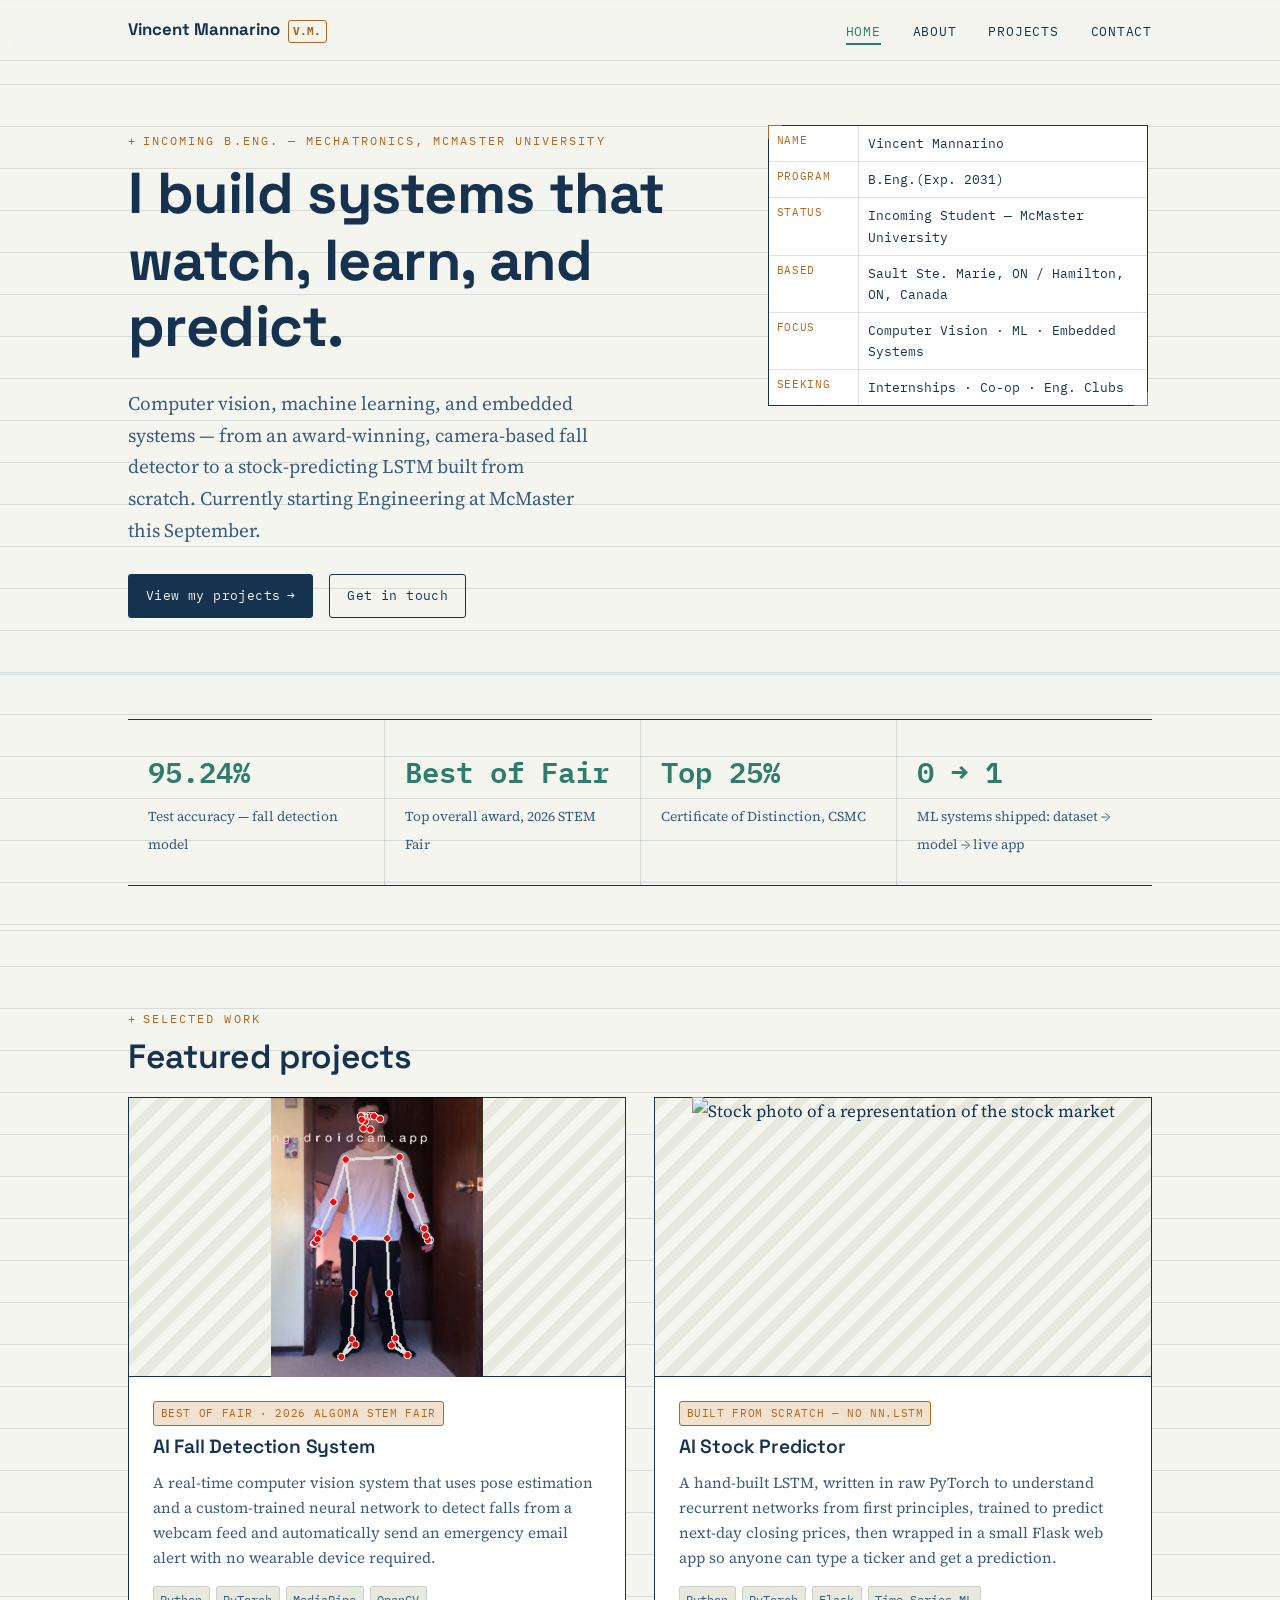
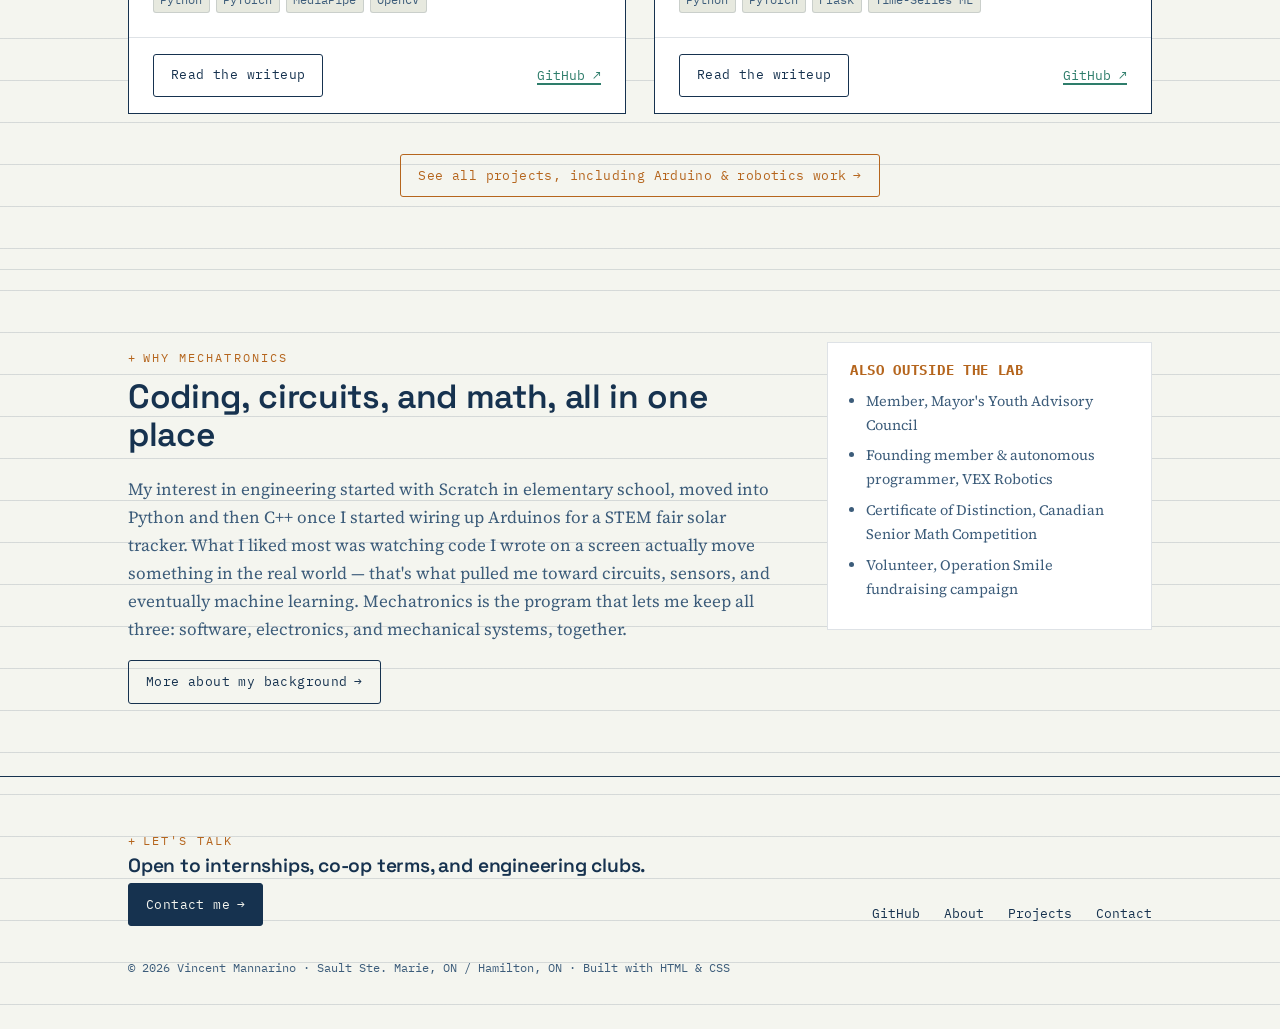
==== index.html @ 729087d2 "adding website code to repository" ====
<!DOCTYPE html>
<html lang="en">
<head>
<meta charset="UTF-8">
<meta name="viewport" content="width=device-width, initial-scale=1.0">
<title>Vincent Mannarino — Engineering Portfolio</title>
<meta name="description" content="Vincent Mannarino — incoming Mechatronics Engineering student at McMaster University. Computer vision, machine learning, and embedded systems projects.">
<link rel="stylesheet" href="style.css">
</head>
<body>

<nav class="site-nav">
  <div class="wrap">
    <a href="index.html" class="brand">Vincent Mannarino <span class="brand-mark">V.M.</span></a>
    <button class="nav-toggle" aria-label="Toggle navigation" aria-expanded="false"><span></span></button>
    <ul class="nav-links">
      <li><a href="index.html" aria-current="page">Home</a></li>
      <li><a href="about.html">About</a></li>
      <li><a href="projects.html">Projects</a></li>
      <li><a href="contact.html">Contact</a></li>
    </ul>
  </div>
</nav>

<header class="hero">
  <div class="wrap">
    <div class="hero-grid">
      <div>
        <p class="eyebrow">Incoming B.Eng. — Mechatronics, McMaster University</p>
        <h1>I build systems that watch, learn, and predict.</h1>
        <p class="lede">Computer vision, machine learning, and embedded systems — from an award-winning, camera-based fall detector to a stock-predicting LSTM built from scratch. Currently starting Engineering at McMaster this September.</p>
        <div class="cta-row">
          <a href="projects.html" class="btn btn-primary">View my projects</a>
          <a href="contact.html" class="btn btn-ghost no-arrow">Get in touch</a>
        </div>
      </div>

      <div class="title-block tick-frame" aria-label="Profile summary">
        <div class="tb-row"><div class="tb-label">Name</div><div class="tb-value">Vincent Mannarino</div></div>
        <div class="tb-row"><div class="tb-label">Program</div><div class="tb-value">B.Eng.(Exp. 2031)</div></div>
        <div class="tb-row"><div class="tb-label">Status</div><div class="tb-value">Incoming Student — McMaster University</div></div>
        <div class="tb-row"><div class="tb-label">Based</div><div class="tb-value">Sault Ste. Marie, ON / Hamilton, ON, Canada</div></div>
        <div class="tb-row"><div class="tb-label">Focus</div><div class="tb-value">Computer Vision · ML · Embedded Systems</div></div>
        <div class="tb-row"><div class="tb-label">Seeking</div><div class="tb-value">Internships · Co-op · Eng. Clubs</div></div>
      </div>
    </div>
  </div>
</header>

<section class="tight border-top border-bottom">
  <div class="wrap">
    <div class="stat-strip">
      <div class="stat">
        <span class="stat-num">95.24%</span>
        <span class="stat-label">Test accuracy — fall detection model</span>
      </div>
      <div class="stat">
        <span class="stat-num">Best of Fair</span>
        <span class="stat-label">Top overall award, 2026 STEM Fair</span>
      </div>
      <div class="stat">
        <span class="stat-num">Top 25%</span>
        <span class="stat-label">Certificate of Distinction, CSMC</span>
      </div>
      <div class="stat">
        <span class="stat-num">0 → 1</span>
        <span class="stat-label">ML systems shipped: dataset → model → live app</span>
      </div>
    </div>
  </div>
</section>

<section>
  <div class="wrap">
    <p class="eyebrow">Selected work</p>
    <h2>Featured projects</h2>
  
    <div class="card-grid">
      <article class="card reveal">
        <div class="card-media img-placeholder">
          <img src="fall-detection-program-screenshot.png" alt="Screenshot of the fall detection program, showing a person falling and the program detecting it in real time." style="height: 280px;">
        </div>
        <div class="card-body">
          <span class="ribbon">Best of Fair · 2026 Algoma STEM Fair</span>
          <h3>AI Fall Detection System</h3>
          <p>A real-time computer vision system that uses pose estimation and a custom-trained neural network to detect falls from a webcam feed and automatically send an emergency email alert with no wearable device required.</p>
          <div class="tag-row">
            <span class="tag">Python</span><span class="tag">PyTorch</span><span class="tag">MediaPipe</span><span class="tag">OpenCV</span>
          </div>
        </div>
        <div class="card-foot">
          <a href="project-fall-detection.html" class="btn btn-ghost no-arrow">Read the writeup</a>
          <a href="https://github.com/Vincent-Mannarino/Fall-Detection" class="mono" style="font-size:0.8rem;" target="_blank">GitHub ↗</a>
        </div>
      </article>

      <article class="card reveal">
        <div class="card-media img-placeholder">
          <img src="Stock-Market-IMG.WEBP" alt="Stock photo of a representation of the stock market" style="height: 280px;">
        </div>
        <div class="card-body">
          <span class="ribbon">Built from scratch — no nn.LSTM</span>
          <h3>AI Stock Predictor</h3>
          <p>A hand-built LSTM, written in raw PyTorch to understand recurrent networks from first principles, trained to predict next-day closing prices, then wrapped in a small Flask web app so anyone can type a ticker and get a prediction.</p>
          <div class="tag-row">
            <span class="tag">Python</span><span class="tag">PyTorch</span><span class="tag">Flask</span><span class="tag">Time-Series ML</span>
          </div>
        </div>
        <div class="card-foot">
          <a href="project-stock-predictor.html" class="btn btn-ghost no-arrow">Read the writeup</a>
          <a href="https://github.com/Vincent-Mannarino/LSTM-stock-predictor" class="mono" style="font-size:0.8rem;" target="_blank">GitHub ↗</a>
        </div>
      </article>
    </div>

    <div style="text-align:center; margin-top: 2.5rem;">
      <a href="projects.html" class="btn btn-copper">See all projects, including Arduino &amp; robotics work</a>
    </div>
  </div>
</section>

<section class="border-top">
  <div class="wrap split">
    <div>
      <p class="eyebrow">Why mechatronics</p>
      <h2>Coding, circuits, and math, all in one place</h2>
      <p>My interest in engineering started with Scratch in elementary school, moved into Python and then C++ once I started wiring up Arduinos for a STEM fair solar tracker. What I liked most was watching code I wrote on a screen actually move something in the real world — that's what pulled me toward circuits, sensors, and eventually machine learning. Mechatronics is the program that lets me keep all three: software, electronics, and mechanical systems, together.</p>
      <a href="about.html" class="btn btn-ghost">More about my background</a>
    </div>
    <div class="aside-box">
      <h4>Also outside the lab</h4>
      <ul>
        <li>Member, Mayor's Youth Advisory Council</li>
        <li>Founding member &amp; autonomous programmer, VEX Robotics</li>
        <li>Certificate of Distinction, Canadian Senior Math Competition</li>
        <li>Volunteer, Operation Smile fundraising campaign</li>
      </ul>
    </div>
  </div>
</section>

<footer class="site-footer">
  <div class="wrap">
    <div class="footer-grid">
      <div>
        <p class="eyebrow" style="margin-bottom:0.5em;">Let's talk</p>
        <h3 style="margin-bottom:0.3em;">Open to internships, co-op terms, and engineering clubs.</h3>
        <a href="contact.html" class="btn btn-primary">Contact me</a>
      </div>
      <ul class="footer-links">
        <li><a href="https://github.com/Vincent-Mannarino" target="_blank">GitHub</a></li>
        <li><a href="about.html">About</a></li>
        <li><a href="projects.html">Projects</a></li>
        <li><a href="contact.html">Contact</a></li>
      </ul>
    </div>
    <p class="fine-print">© 2026 Vincent Mannarino · Sault Ste. Marie, ON / Hamilton, ON · Built with HTML &amp; CSS</p>
  </div>
</footer>

<script src="script.js"></script>
</body>
</html>
---- style.css ----
/* ==========================================================================
   VINCENT MANNARINO — ENGINEERING PORTFOLIO
   Design concept: a technical drawing / drafting-table aesthetic.
   Ink-navy linework on drafting paper, spec-plate components borrowed from
   real engineering title blocks, monospace datasheet numbers.
   ========================================================================== */

@import url('https://fonts.googleapis.com/css2?family=Space+Grotesk:wght@400;500;600;700&family=Source+Serif+4:opsz,wght@8..60,400;8..60,500;8..60,600&family=IBM+Plex+Mono:wght@400;500;600&display=swap');

:root{
  /* --- Color tokens ------------------------------------------------------ */
  --ink:        #16324F;   /* primary text, linework, headings */
  --ink-soft:   #3C5C7A;   /* secondary text */
  --paper:      #F4F5EF;   /* page background — drafting paper */
  --paper-dim:  #E7E9DF;   /* panel / card background */
  --paper-line: rgba(22,50,79,0.14);   /* grid + rule lines on paper */
  --trace:      #2E7D6B;   /* PCB-trace teal — links, active states */
  --trace-dim:  #DCE9E4;   /* trace tint background */
  --copper:     #B5651D;   /* copper accent — awards, callouts, tags */
  --copper-dim: #F1E1CF;   /* copper tint background */
  --white:      #FFFFFF;

  /* --- Type ---------------------------------------------------------------*/
  --font-display: 'Space Grotesk', 'Arial Narrow', sans-serif;
  --font-body:    'Source Serif 4', Georgia, 'Times New Roman', serif;
  --font-mono:    'IBM Plex Mono', 'Courier New', monospace;

  /* --- Layout ---------------------------------------------------------- */
  --max-w: 1120px;
  --gutter: clamp(1.25rem, 4vw, 3rem);
  --radius: 3px;
}

*, *::before, *::after{ box-sizing: border-box; }
html{ scroll-behavior: smooth; }
@media (prefers-reduced-motion: reduce){
  html{ scroll-behavior: auto; }
  *, *::before, *::after{ animation-duration: 0.001ms !important; animation-iteration-count: 1 !important; transition-duration: 0.001ms !important; scroll-behavior: auto !important; }
}

body{
  margin: 0;
  background:
    linear-gradient(var(--paper-line) 1px, transparent 1px) 0 0/100% 42px,
    var(--paper);
  color: var(--ink);
  font-family: var(--font-body);
  font-size: 17px;
  line-height: 1.65;
  -webkit-font-smoothing: antialiased;
}

img{ max-width: 100%; display:block; }
a{ color: var(--trace); text-decoration-thickness: 1.5px; text-underline-offset: 3px; }
a:hover{ color: var(--copper); }

h1,h2,h3,h4{
  font-family: var(--font-display);
  color: var(--ink);
  line-height: 1.15;
  margin: 0 0 0.6em;
  letter-spacing: -0.01em;
}
h1{ font-size: clamp(2.2rem, 5vw, 3.6rem); font-weight: 700; }
h2{ font-size: clamp(1.5rem, 3vw, 2.1rem); font-weight: 600; }
h3{ font-size: 1.2rem; font-weight: 600; }
p{ margin: 0 0 1em; color: var(--ink-soft); }
strong{ color: var(--ink); }

.mono{ font-family: var(--font-mono); }

::selection{ background: var(--copper); color: var(--white); }

:focus-visible{
  outline: 2.5px solid var(--copper);
  outline-offset: 3px;
}

/* --- Utility eyebrow / kicker labels -------------------------------------*/
.eyebrow{
  font-family: var(--font-mono);
  font-size: 0.72rem;
  letter-spacing: 0.18em;
  text-transform: uppercase;
  color: var(--copper);
  display: inline-flex;
  align-items: center;
  gap: 0.5em;
  margin-bottom: 0.9em;
}
.eyebrow::before{ content: "+"; font-size: 1em; }

/* --- Shell / container ----------------------------------------------------*/
.wrap{
  max-width: var(--max-w);
  margin: 0 auto;
  padding: 0 var(--gutter);
}
section{ padding: 4.5rem 0; }
section.tight{ padding: 2.75rem 0; }
.border-top{ border-top: 1.5px solid var(--paper-line); }
.border-bottom{ border-bottom: 1.5px solid var(--paper-line); }

/* ==========================================================================
   NAV
   ========================================================================== */
.site-nav{
  position: sticky; top: 0; z-index: 50;
  background: rgba(244,245,239,0.92);
  backdrop-filter: blur(6px);
  border-bottom: 1.5px solid var(--paper-line);
}
.site-nav .wrap{
  display: flex; align-items: center; justify-content: space-between;
  padding-top: 1rem; padding-bottom: 1rem;
}
.brand{
  font-family: var(--font-display);
  font-weight: 700;
  font-size: 1.05rem;
  color: var(--ink);
  text-decoration: none;
  display: flex; align-items: baseline; gap: 0.5rem;
}
.brand .brand-mark{
  font-family: var(--font-mono);
  font-size: 0.7rem;
  color: var(--copper);
  border: 1.5px solid var(--copper);
  padding: 0.1em 0.4em;
  border-radius: var(--radius);
}
.nav-links{ display: flex; gap: 2rem; list-style: none; margin: 0; padding: 0; }
.nav-links a{
  font-family: var(--font-mono);
  font-size: 0.8rem;
  letter-spacing: 0.06em;
  text-transform: uppercase;
  color: var(--ink);
  text-decoration: none;
  padding-bottom: 3px;
  border-bottom: 2px solid transparent;
}
.nav-links a:hover, .nav-links a[aria-current="page"]{
  color: var(--trace);
  border-bottom-color: var(--trace);
}
.nav-toggle{ display:none; }

@media (max-width: 720px){
  .nav-links{
    position: absolute; top: 100%; left: 0; right: 0;
    flex-direction: column; gap: 0; background: var(--paper);
    border-bottom: 1.5px solid var(--paper-line);
    max-height: 0; overflow: hidden; transition: max-height 0.25s ease;
  }
  .nav-links.open{ max-height: 320px; }
  .nav-links li{ border-top: 1px solid var(--paper-line); }
  .nav-links a{ display:block; padding: 0.9rem var(--gutter); }
  .nav-toggle{
    display:inline-flex; align-items:center; justify-content:center;
    width: 38px; height: 34px; background: none; border: 1.5px solid var(--ink);
    border-radius: var(--radius); cursor:pointer;
  }
  .nav-toggle span, .nav-toggle span::before, .nav-toggle span::after{
    content:""; display:block; width: 16px; height: 2px; background: var(--ink); position:relative;
  }
  .nav-toggle span::before{ position:absolute; top:-5px; }
  .nav-toggle span::after{ position:absolute; top:5px; }
}

/* ==========================================================================
   TITLE BLOCK — the signature component.
   Modeled on the title block found in the corner of real engineering
   drawings (drawn by / scale / sheet / rev), repurposed as an identity card.
   ========================================================================== */
.title-block{
  border: 1.5px solid var(--ink);
  background: var(--white);
  font-family: var(--font-mono);
  font-size: 0.8rem;
  max-width: 380px;
}
.title-block .tb-row{
  display: grid; grid-template-columns: 90px 1fr;
  border-top: 1px solid var(--paper-line);
}
.title-block .tb-row:first-child{ border-top: none; }
.title-block .tb-label{
  padding: 0.55em 0.7em; color: var(--copper);
  border-right: 1px solid var(--paper-line);
  letter-spacing: 0.06em; text-transform: uppercase; font-size: 0.68rem;
}
.title-block .tb-value{ padding: 0.55em 0.7em; color: var(--ink); }

/* Mini spec-plate used at the top of project pages */
.spec-plate{
  border: 1.5px solid var(--ink);
  background: var(--white);
  display: grid;
  grid-template-columns: repeat(4, 1fr);
}
.spec-plate .sp-cell{
  padding: 1rem 1.1rem;
  border-left: 1px solid var(--paper-line);
}
.spec-plate .sp-cell:first-child{ border-left: none; }
.spec-plate .sp-label{
  font-family: var(--font-mono); font-size: 0.68rem; letter-spacing: 0.08em;
  text-transform: uppercase; color: var(--copper); margin-bottom: 0.35em;
}
.spec-plate .sp-value{ font-family: var(--font-mono); font-size: 0.92rem; color: var(--ink); }
@media (max-width: 720px){
  .spec-plate{ grid-template-columns: repeat(2, 1fr); }
  .spec-plate .sp-cell:nth-child(3){ border-left: none; }
}

/* Corner registration ticks — echoes print/blueprint alignment marks */
.tick-frame{ position: relative; }
.tick-frame::before, .tick-frame::after{
  content: ""; position: absolute; width: 14px; height: 14px;
  border-top: 1.5px solid var(--copper); border-left: 1.5px solid var(--copper);
  top: -1px; left: -1px;
}
.tick-frame::after{
  top: auto; left: auto; bottom: -1px; right: -1px;
  border-top: none; border-left: none;
  border-bottom: 1.5px solid var(--copper); border-right: 1.5px solid var(--copper);
}

/* ==========================================================================
   HERO
   ========================================================================== */
.hero{ padding: 4rem 0 3.5rem; }
.hero-grid{
  display: grid; grid-template-columns: 1.5fr 1fr; gap: clamp(2rem, 5vw, 4rem);
  align-items: start;
}
.hero h1{ margin-bottom: 0.5em; }
.hero .lede{ font-size: 1.2rem; max-width: 46ch; }
.hero .cta-row{ display:flex; gap: 1rem; flex-wrap: wrap; margin-top: 1.75rem; }

@media (max-width: 860px){
  .hero-grid{ grid-template-columns: 1fr; }
  .title-block{ max-width: 100%; }
}

/* ==========================================================================
   BUTTONS
   ========================================================================== */
.btn{
  display: inline-flex; align-items: center; gap: 0.5em;
  font-family: var(--font-mono); font-size: 0.82rem; letter-spacing: 0.03em;
  text-decoration: none; padding: 0.75em 1.3em; border-radius: var(--radius);
  border: 1.5px solid var(--ink); color: var(--ink);
  transition: transform 0.15s ease, background 0.15s ease, color 0.15s ease;
}
.btn:hover{ transform: translateY(-2px); }
.btn-primary{ background: var(--ink); color: var(--paper); }
.btn-primary:hover{ background: var(--trace); border-color: var(--trace); color: var(--white); }
.btn-ghost:hover{ background: var(--ink); color: var(--paper); }
.btn-copper{ border-color: var(--copper); color: var(--copper); }
.btn-copper:hover{ background: var(--copper); color: var(--white); }
.btn::after{ content: "→"; }
.btn.no-arrow::after{ content: none; }

/* ==========================================================================
   STAT STRIP
   ========================================================================== */
.stat-strip{
  display: grid; grid-template-columns: repeat(4, 1fr);
  border-top: 1.5px solid var(--ink); border-bottom: 1.5px solid var(--ink);
}
.stat{
  padding: 1.75rem 1.25rem; border-left: 1px solid var(--paper-line);
}
.stat:first-child{ border-left: none; }
.stat .stat-num{
  font-family: var(--font-mono); font-weight: 600; font-size: 1.8rem; color: var(--trace);
  display:block; margin-bottom: 0.2em;
}
.stat .stat-label{ font-size: 0.85rem; color: var(--ink-soft); }
@media (max-width: 860px){
  .stat-strip{ grid-template-columns: repeat(2, 1fr); }
  .stat:nth-child(3){ border-left: none; border-top: 1px solid var(--paper-line); }
  .stat:nth-child(4){ border-top: 1px solid var(--paper-line); }
}

/* ==========================================================================
   CARDS — project cards
   ========================================================================== */
.card-grid{ display: grid; grid-template-columns: repeat(2, 1fr); gap: 1.75rem; }
@media (max-width: 780px){ .card-grid{ grid-template-columns: 1fr; } }

.card{
  border: 1.5px solid var(--ink);
  background: var(--white);
  display: flex; flex-direction: column;
  transition: box-shadow 0.2s ease, transform 0.2s ease;
}
.card:hover{ box-shadow: 6px 6px 0 var(--paper-line); transform: translate(-2px,-2px); }
.card-media{
  aspect-ratio: 16/9; background: var(--paper-dim);
  border-bottom: 1.5px solid var(--ink);
}
.card-body{ padding: 1.5rem; display:flex; flex-direction:column; gap: 0.6rem; flex:1; }
.card-body h3{ margin-bottom: 0.1em; }
.card-body p{ font-size: 0.95rem; margin-bottom: 0.4rem; }
.card-foot{
  padding: 1rem 1.5rem; border-top: 1px solid var(--paper-line);
  display:flex; align-items:center; justify-content: space-between; gap: 1rem;
}

.ribbon{
  font-family: var(--font-mono); font-size: 0.68rem; letter-spacing: 0.06em;
  text-transform: uppercase; color: var(--copper); background: var(--copper-dim);
  border: 1px solid var(--copper); padding: 0.25em 0.6em; border-radius: var(--radius);
  display:inline-block; width: fit-content;
}

.tag-row{ display:flex; flex-wrap:wrap; gap: 0.4rem; }
.tag{
  font-family: var(--font-mono); font-size: 0.72rem; color: var(--ink-soft);
  border: 1px solid var(--paper-line); padding: 0.25em 0.55em; border-radius: var(--radius);
  background: var(--paper-dim);
}

/* ==========================================================================
   IMAGE PLACEHOLDER
   ========================================================================== */
.img-placeholder{
  border: 1.5px dashed var(--ink-soft);
  background:
    repeating-linear-gradient(135deg, var(--paper-dim), var(--paper-dim) 10px, var(--paper) 10px, var(--paper) 20px);
  display: flex; align-items: center; justify-content: center; text-align:center;
  min-height: 220px; padding: 1.5rem; border-radius: var(--radius);
  object-fit: cover; 
  object-position: center;
}
.img-placeholder .ph-text{
  font-family: var(--font-mono); font-size: 0.78rem; color: var(--ink-soft);
  max-width: 34ch; line-height: 1.6; background: var(--paper);
  padding: 0.6em 0.9em; border: 1px solid var(--paper-line);
}
.card-media.img-placeholder{ min-height: 0; border-radius: 0; border: none; border-bottom: 1.5px solid var(--ink); }

/* ==========================================================================
   TIMELINE (leadership / involvement — a genuine chronology)
   ========================================================================== */
.timeline{ list-style:none; margin:0; padding:0; border-left: 1.5px solid var(--ink); }
.timeline li{ position:relative; padding: 0 0 2.5rem 2rem; }
.timeline li:last-child{ padding-bottom: 0; }
.timeline li::before{
  content:""; position:absolute; left: -6.5px; top: 4px;
  width: 11px; height: 11px; background: var(--paper); border: 2px solid var(--copper); border-radius: 50%;
}
.timeline .tl-when{ font-family: var(--font-mono); font-size: 0.72rem; color: var(--copper); letter-spacing: 0.05em; text-transform:uppercase; }
.timeline h3{ margin: 0.3em 0 0.4em; }

/* ==========================================================================
   RESULTS LOG (awards table)
   ========================================================================== */
.log-table{ width:100%; border-collapse: collapse; font-size: 0.92rem; }
.log-table th{
  font-family: var(--font-mono); font-size: 0.7rem; text-transform:uppercase; letter-spacing:0.06em;
  color: var(--copper); text-align:left; padding: 0.75em 0.9em; border-bottom: 1.5px solid var(--ink);
}
.log-table td{ padding: 0.9em; border-bottom: 1px solid var(--paper-line); vertical-align: top; color: var(--ink-soft); }
.log-table td:first-child{ color: var(--ink); font-weight: 600; white-space: nowrap; }
.log-table tr:last-child td{ border-bottom: 1.5px solid var(--ink); }

/* ==========================================================================
   SKILLS / COMPONENT LIST
   ========================================================================== */
.skill-groups{ display:grid; grid-template-columns: repeat(2, 1fr); gap: 2rem; }
@media (max-width: 720px){ .skill-groups{ grid-template-columns: 1fr; } }
.skill-group h3{ font-size: 0.95rem; margin-bottom: 0.8em; display:flex; align-items:center; gap:0.5em; }
.skill-group h3::before{ content: "//"; color: var(--copper); font-family: var(--font-mono); }
.skill-group .tag-row{ gap: 0.5rem; }

/* ==========================================================================
   NUMBERED PIPELINE (project "how it works" steps)
   ========================================================================== */
.pipeline{ list-style:none; margin:0; padding:0; display:flex; flex-direction:column; gap:0; }
.pipeline li{
  display:grid; grid-template-columns: 3rem 1fr; gap: 1.25rem;
  padding: 1.25rem 0; border-top: 1px solid var(--paper-line);
}
.pipeline li:first-child{ border-top: none; }
.pipeline .step-num{
  font-family: var(--font-mono); font-size: 1.1rem; color: var(--copper); font-weight:600;
}
.pipeline h4{ margin-bottom: 0.25em; font-size: 1rem; }
.pipeline p{ margin: 0; font-size: 0.95rem; }

/* ==========================================================================
   CALLOUT (disclaimers / notes)
   ========================================================================== */
.callout{
  border-left: 3px solid var(--copper);
  background: var(--copper-dim);
  padding: 1rem 1.25rem;
  font-size: 0.92rem;
}
.callout p{ margin:0; color: var(--ink); }
.callout .eyebrow{ margin-bottom: 0.4em; }

.callout.trace{ border-left-color: var(--trace); background: var(--trace-dim); }

/* ==========================================================================
   TWO-COLUMN PROSE + ASIDE (project pages)
   ========================================================================== */
.split{ display:grid; grid-template-columns: 2fr 1fr; gap: 3rem; align-items:start; }
@media (max-width: 860px){ .split{ grid-template-columns: 1fr; } }
.aside-box{ border: 1.5px solid var(--paper-line); background: var(--white); padding: 1.25rem 1.4rem; }
.aside-box h4{ font-size: 0.85rem; text-transform:uppercase; letter-spacing:0.05em; font-family:var(--font-mono); color: var(--copper); margin-bottom:0.8em; }
.aside-box ul{ margin:0; padding-left: 1.1em; color: var(--ink-soft); font-size: 0.9rem; }
.aside-box li{ margin-bottom: 0.5em; }

/* ==========================================================================
   FOOTER
   ========================================================================== */
.site-footer{ border-top: 1.5px solid var(--ink); padding: 3rem 0 2.5rem; }
.footer-grid{ display:flex; justify-content:space-between; gap:2rem; flex-wrap:wrap; align-items:flex-end; }
.footer-links{ list-style:none; margin:0; padding:0; display:flex; gap:1.5rem; flex-wrap:wrap; }
.footer-links a{ font-family: var(--font-mono); font-size: 0.8rem; color: var(--ink); text-decoration:none; }
.footer-links a:hover{ color: var(--trace); }
.fine-print{ font-family: var(--font-mono); font-size: 0.72rem; color: var(--ink-soft); margin-top: 2rem; }

/* ==========================================================================
   PAGE HEADER (non-home pages)
   ========================================================================== */
.page-header{ padding: 3.25rem 0 2.5rem; }
.page-header .lede{ font-size: 1.1rem; max-width: 62ch; }

/* --- Reveal-on-scroll (subtle, orchestrated once per element) ------------*/
.reveal{ opacity: 0; transform: translateY(14px); transition: opacity 0.6s ease, transform 0.6s ease; }
.reveal.in{ opacity: 1; transform: translateY(0); }
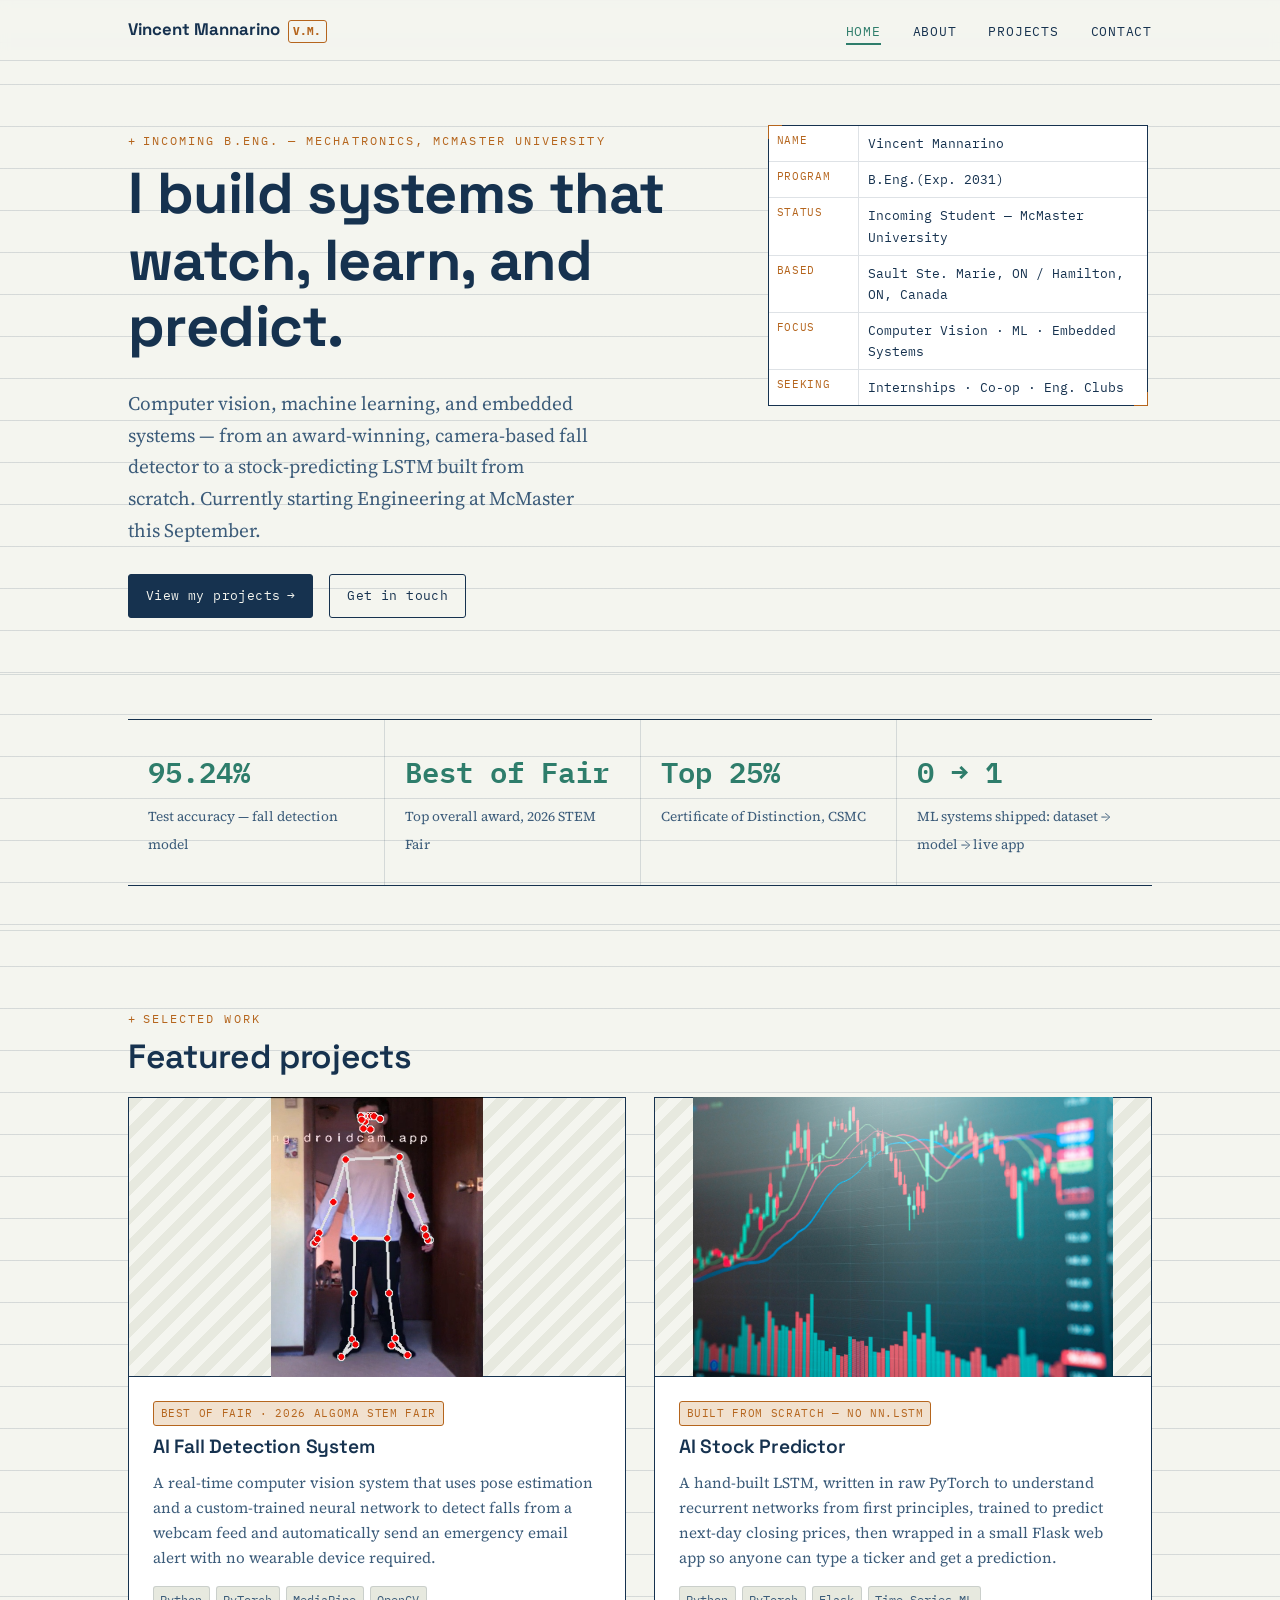
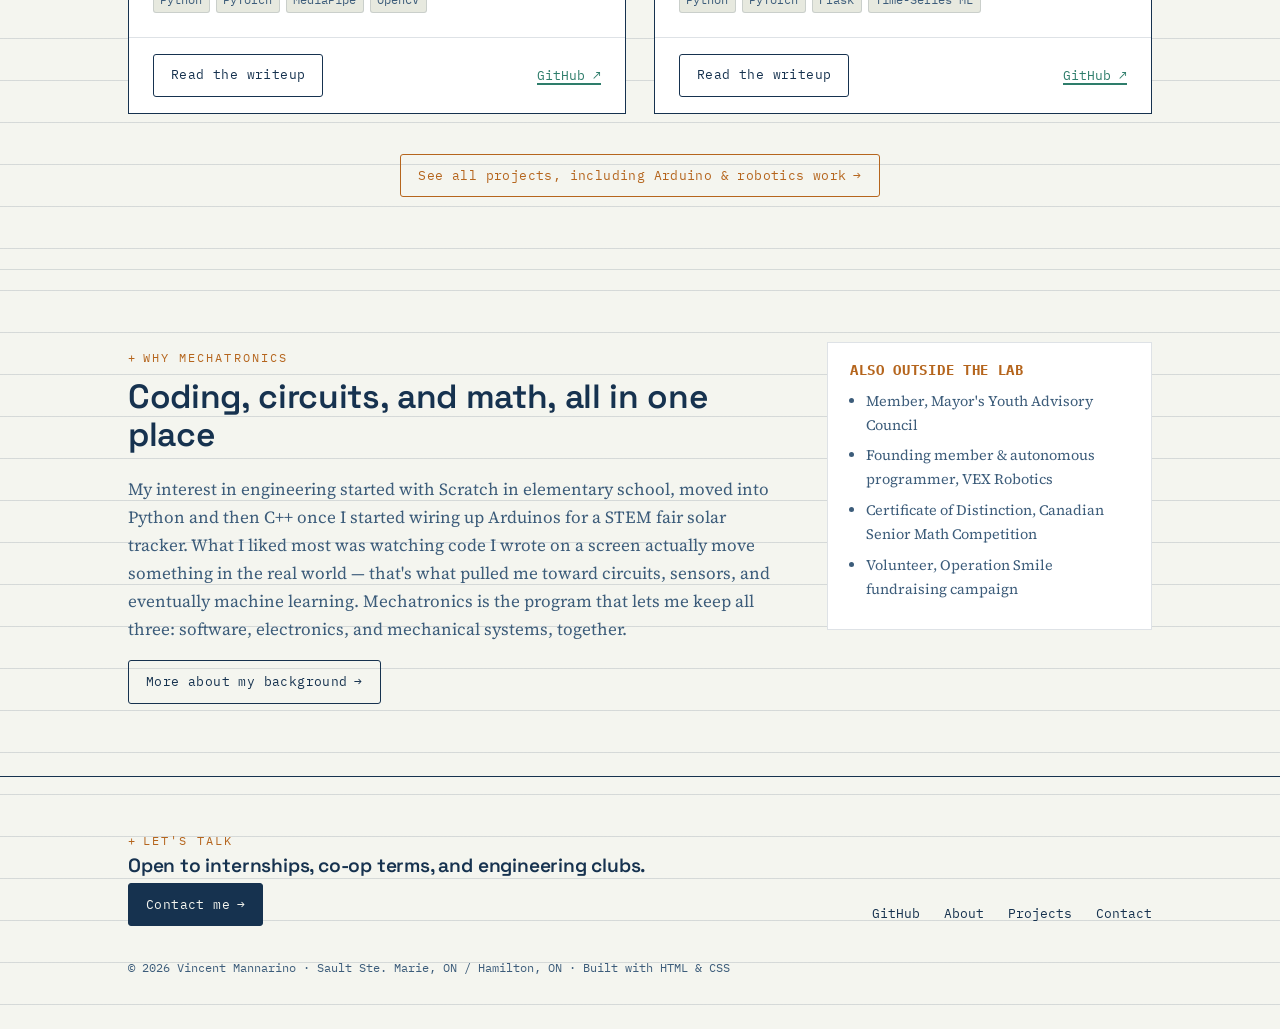
==== commit a090b856: "Replaced images that where not working" ====
--- a/index.html
+++ b/index.html
@@ -96,7 +96,7 @@
 
       <article class="card reveal">
         <div class="card-media img-placeholder">
-          <img src="Stock-Market-IMG.WEBP" alt="Stock photo of a representation of the stock market" style="height: 280px;">
+          <img src="Stock-market-img.jpg" alt="Stock photo of a representation of the stock market" style="height: 280px;">
         </div>
         <div class="card-body">
           <span class="ribbon">Built from scratch — no nn.LSTM</span>
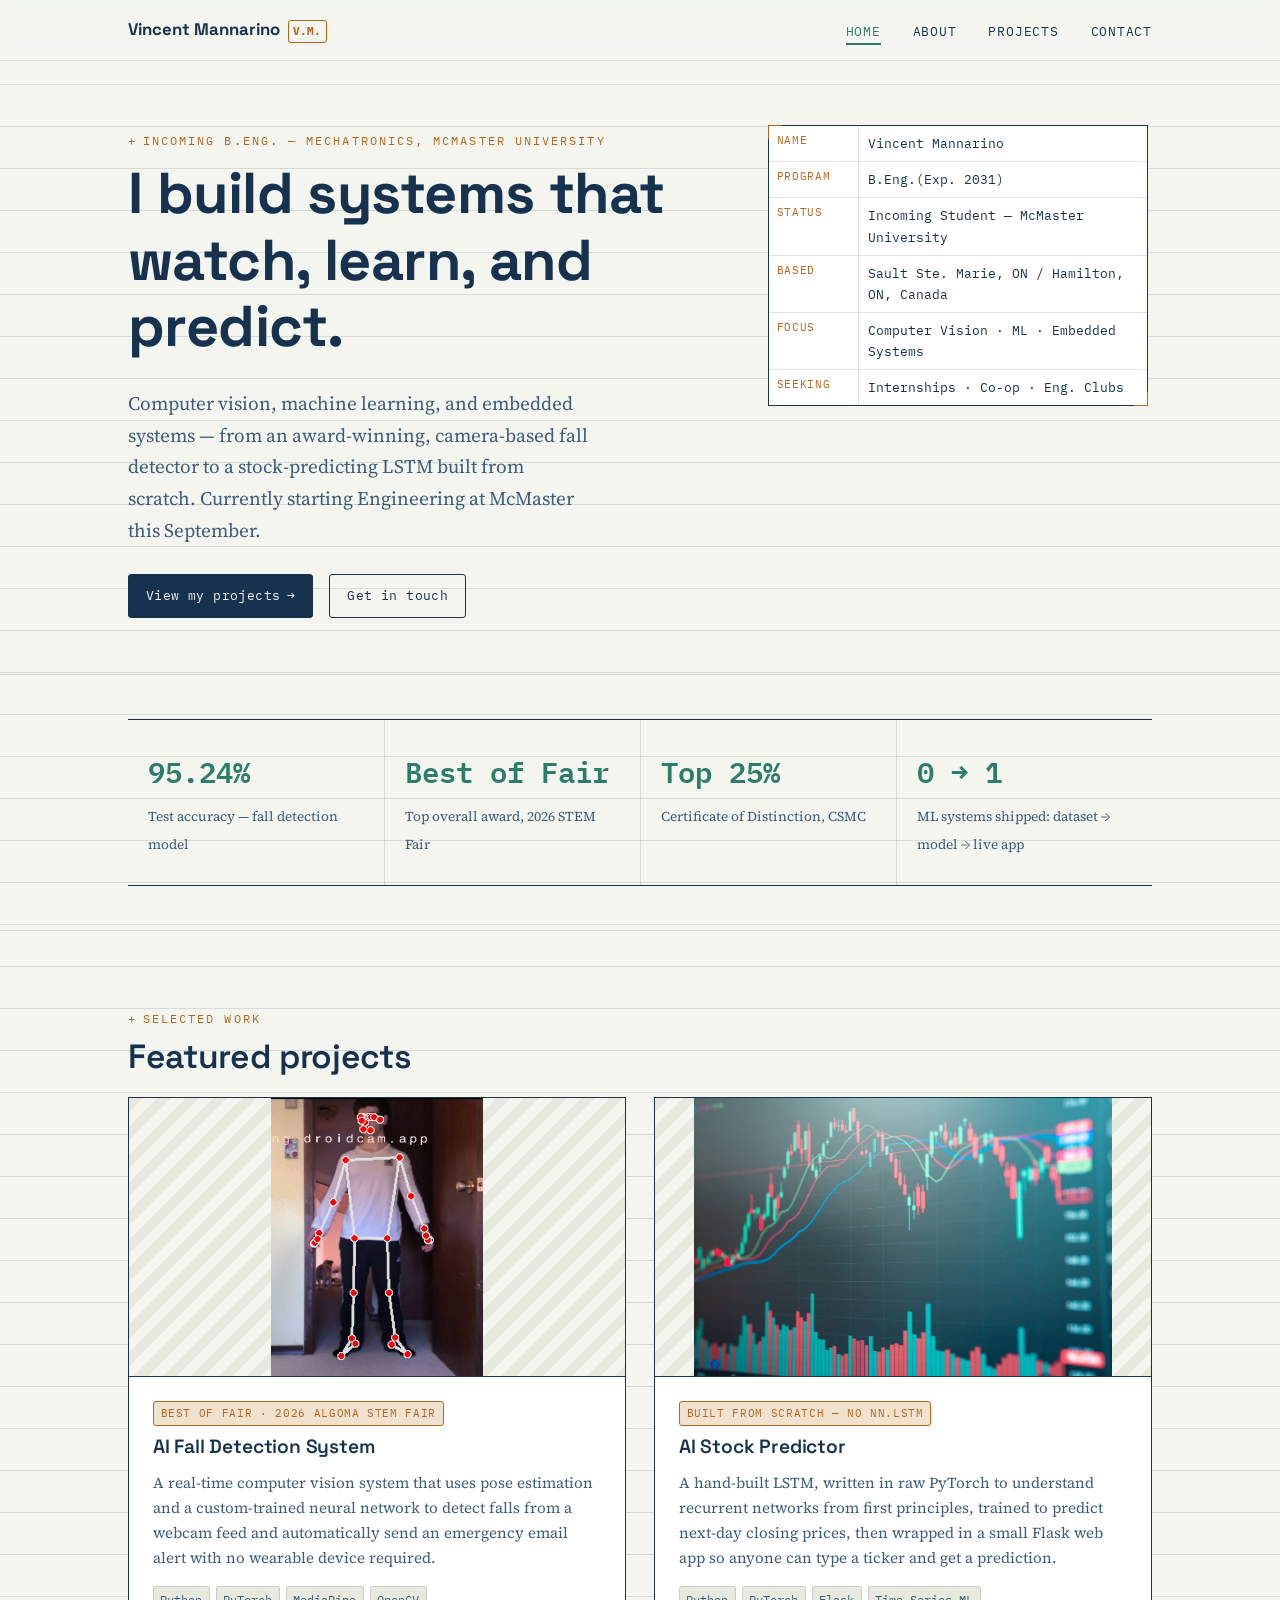
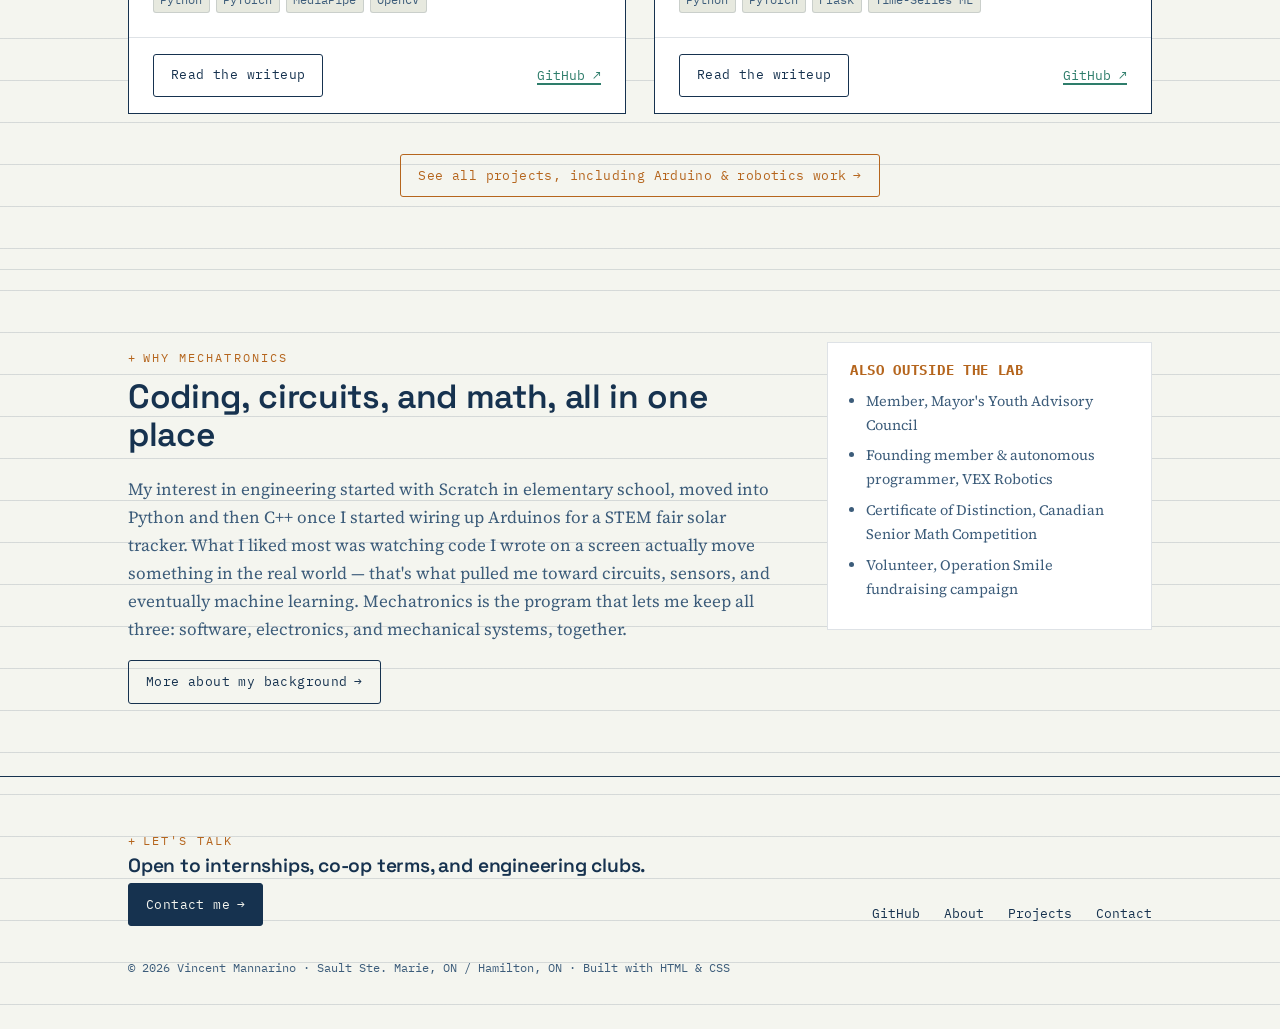
==== commit c9a1a431: "adjusted images by making their heights in percentages opposed to pixel values" ====
--- a/index.html
+++ b/index.html
@@ -78,7 +78,7 @@
     <div class="card-grid">
       <article class="card reveal">
         <div class="card-media img-placeholder">
-          <img src="fall-detection-program-screenshot.png" alt="Screenshot of the fall detection program, showing a person falling and the program detecting it in real time." style="height: 280px;">
+          <img src="fall-detection-program-screenshot.png" alt="Screenshot of the fall detection program, showing a person falling and the program detecting it in real time." style="height: 121%;">
         </div>
         <div class="card-body">
           <span class="ribbon">Best of Fair · 2026 Algoma STEM Fair</span>
@@ -96,7 +96,7 @@
 
       <article class="card reveal">
         <div class="card-media img-placeholder">
-          <img src="Stock-market-img.jpg" alt="Stock photo of a representation of the stock market" style="height: 280px;">
+          <img src="Stock-market-img.jpg" alt="Stock photo of a representation of the stock market" style="height: 121%;">
         </div>
         <div class="card-body">
           <span class="ribbon">Built from scratch — no nn.LSTM</span>
